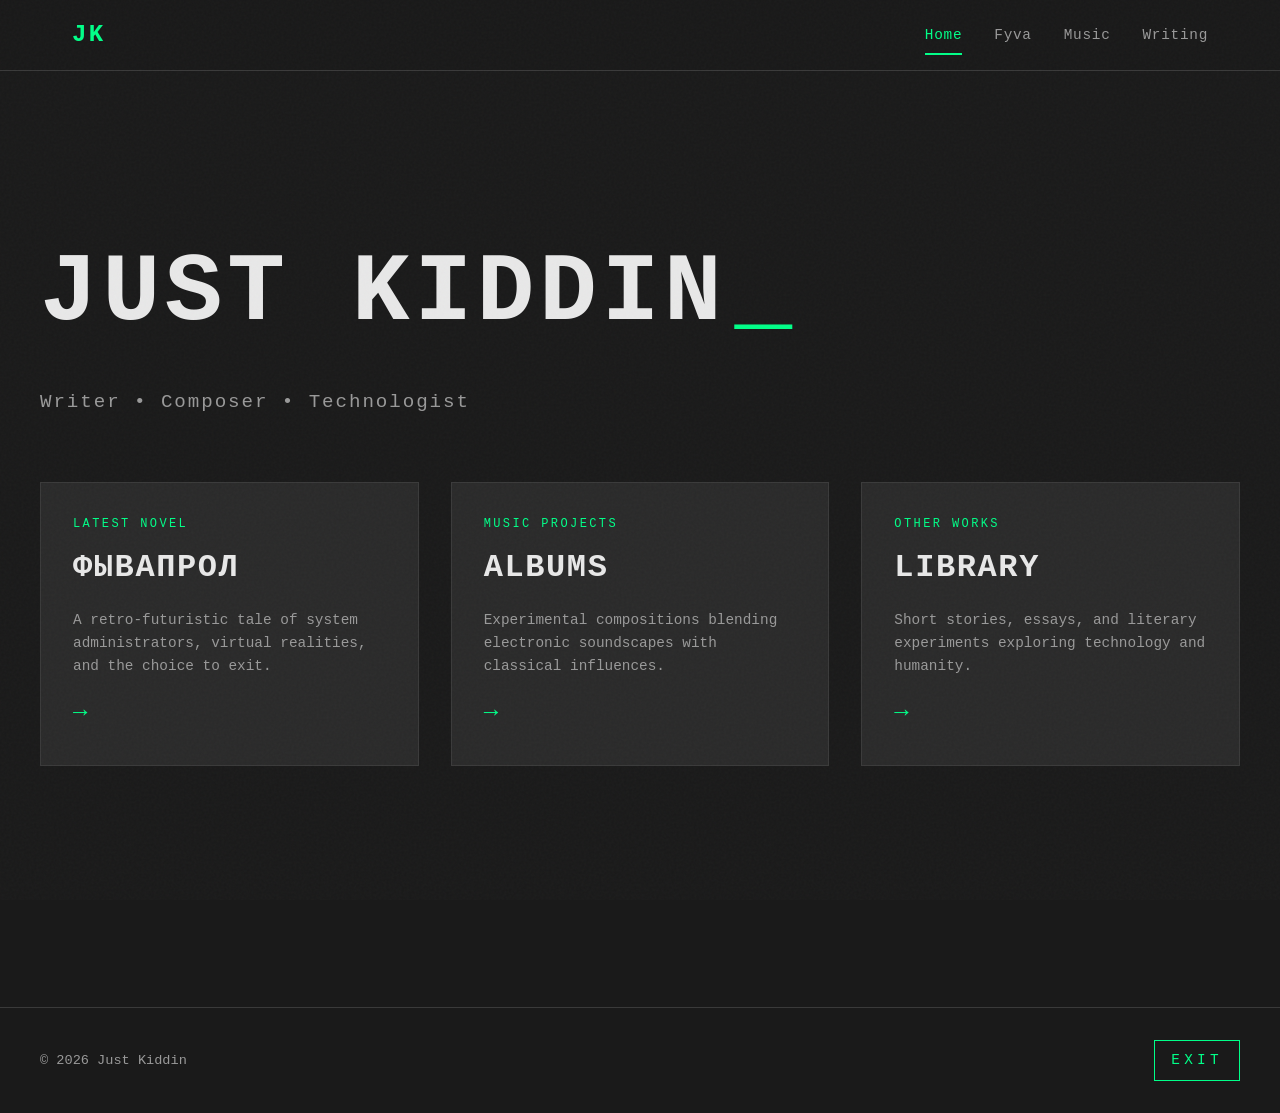
==== index.html @ 667fe857 "Add files via upload" ====
<!DOCTYPE html>
<html lang="en">
<head>
    <meta charset="UTF-8">
    <meta name="viewport" content="width=device-width, initial-scale=1.0">
    <title>Just Kiddin - Writer & Composer</title>
    <link rel="stylesheet" href="style.css">
</head>
<body>
    <div class="grain-overlay"></div>
    
    <nav class="main-nav">
        <div class="nav-content">
            <a href="index.html" class="logo">JK</a>
            <div class="nav-links">
                <a href="index.html" class="nav-link active">Home</a>
                <a href="fyva.html" class="nav-link">Fyva</a>
                <a href="music.html" class="nav-link">Music</a>
                <a href="writing.html" class="nav-link">Writing</a>
            </div>
        </div>
    </nav>

    <main class="hero">
        <div class="hero-content">
            <div class="typewriter-effect">
                <h1 class="hero-title">JUST KIDDIN</h1>
                <div class="cursor-blink">_</div>
            </div>
            <p class="hero-subtitle">Writer • Composer • Technologist</p>
            
            <div class="hero-grid">
                <a href="fyva.html" class="hero-card">
                    <div class="card-label">Latest Novel</div>
                    <h2 class="card-title">ФЫВАПРОЛ</h2>
                    <p class="card-description">A retro-futuristic tale of system administrators, virtual realities, and the choice to exit.</p>
                    <div class="card-arrow">→</div>
                </a>

                <a href="music.html" class="hero-card">
                    <div class="card-label">Music Projects</div>
                    <h2 class="card-title">ALBUMS</h2>
                    <p class="card-description">Experimental compositions blending electronic soundscapes with classical influences.</p>
                    <div class="card-arrow">→</div>
                </a>

                <a href="writing.html" class="hero-card">
                    <div class="card-label">Other Works</div>
                    <h2 class="card-title">LIBRARY</h2>
                    <p class="card-description">Short stories, essays, and literary experiments exploring technology and humanity.</p>
                    <div class="card-arrow">→</div>
                </a>
            </div>
        </div>
    </main>

    <footer class="main-footer">
        <div class="footer-content">
            <div class="footer-left">
                <p>© 2026 Just Kiddin</p>
            </div>
            <div class="footer-right">
                <div class="exit-sign">EXIT</div>
            </div>
        </div>
    </footer>
</body>
</html>
---- style.css ----
/* ==========================================================================
   RETRO SOVIET AESTHETIC - Just Kiddin Portfolio
   ========================================================================== */

:root {
    /* Color Palette - Soviet Industrial */
    --color-bg: #1a1a1a;
    --color-bg-light: #2a2a2a;
    --color-text: #e8e8e8;
    --color-text-dim: #999;
    --color-accent: #00ff88;
    --color-accent-dim: #00cc66;
    --color-border: #3a3a3a;
    
    /* Typography */
    --font-mono: 'Courier New', Courier, monospace;
    --font-sans: -apple-system, BlinkMacSystemFont, 'Segoe UI', sans-serif;
    
    /* Spacing */
    --space-xs: 0.5rem;
    --space-sm: 1rem;
    --space-md: 2rem;
    --space-lg: 4rem;
    --space-xl: 6rem;
}

/* ==========================================================================
   Base Styles
   ========================================================================== */

* {
    margin: 0;
    padding: 0;
    box-sizing: border-box;
}

body {
    background: var(--color-bg);
    color: var(--color-text);
    font-family: var(--font-mono);
    line-height: 1.6;
    min-height: 100vh;
    position: relative;
}

/* Grain texture overlay */
.grain-overlay {
    position: fixed;
    top: 0;
    left: 0;
    width: 100%;
    height: 100%;
    background-image: url("data:image/svg+xml,%3Csvg viewBox='0 0 400 400' xmlns='http://www.w3.org/2000/svg'%3E%3Cfilter id='noiseFilter'%3E%3CfeTurbulence type='fractalNoise' baseFrequency='0.9' numOctaves='3' stitchTiles='stitch'/%3E%3C/filter%3E%3Crect width='100%25' height='100%25' filter='url(%23noiseFilter)'/%3E%3C/svg%3E");
    opacity: 0.03;
    pointer-events: none;
    z-index: 9999;
}

/* ==========================================================================
   Navigation
   ========================================================================== */

.main-nav {
    position: sticky;
    top: 0;
    background: rgba(26, 26, 26, 0.95);
    border-bottom: 1px solid var(--color-border);
    backdrop-filter: blur(10px);
    z-index: 1000;
}

.nav-content {
    max-width: 1200px;
    margin: 0 auto;
    padding: var(--space-sm) var(--space-md);
    display: flex;
    justify-content: space-between;
    align-items: center;
}

.logo {
    font-size: 1.5rem;
    font-weight: 700;
    color: var(--color-accent);
    text-decoration: none;
    letter-spacing: 0.1em;
    transition: opacity 0.3s;
}

.logo:hover {
    opacity: 0.7;
}

.nav-links {
    display: flex;
    gap: var(--space-md);
}

.nav-link {
    color: var(--color-text-dim);
    text-decoration: none;
    font-size: 0.9rem;
    letter-spacing: 0.05em;
    transition: color 0.3s;
    position: relative;
}

.nav-link:hover,
.nav-link.active {
    color: var(--color-accent);
}

.nav-link.active::after {
    content: '';
    position: absolute;
    bottom: -0.5rem;
    left: 0;
    right: 0;
    height: 2px;
    background: var(--color-accent);
}

/* ==========================================================================
   Hero Section (Homepage)
   ========================================================================== */

.hero {
    min-height: calc(100vh - 60px);
    display: flex;
    align-items: center;
    justify-content: center;
    padding: var(--space-lg) var(--space-md);
}

.hero-content {
    max-width: 1200px;
    width: 100%;
}

.typewriter-effect {
    display: flex;
    align-items: baseline;
    gap: 0.5rem;
    margin-bottom: var(--space-sm);
}

.hero-title {
    font-size: clamp(3rem, 8vw, 6rem);
    font-weight: 700;
    letter-spacing: 0.05em;
    color: var(--color-text);
}

.cursor-blink {
    font-size: clamp(3rem, 8vw, 6rem);
    color: var(--color-accent);
    animation: blink 1s infinite;
}

@keyframes blink {
    0%, 49% { opacity: 1; }
    50%, 100% { opacity: 0; }
}

.hero-subtitle {
    font-size: 1.2rem;
    color: var(--color-text-dim);
    margin-bottom: var(--space-lg);
    letter-spacing: 0.1em;
}

.hero-grid {
    display: grid;
    grid-template-columns: repeat(auto-fit, minmax(300px, 1fr));
    gap: var(--space-md);
    margin-top: var(--space-lg);
}

.hero-card {
    background: var(--color-bg-light);
    border: 1px solid var(--color-border);
    padding: var(--space-md);
    text-decoration: none;
    color: inherit;
    transition: all 0.3s;
    position: relative;
    overflow: hidden;
}

.hero-card::before {
    content: '';
    position: absolute;
    top: 0;
    left: -100%;
    width: 100%;
    height: 100%;
    background: linear-gradient(90deg, transparent, rgba(0, 255, 136, 0.1), transparent);
    transition: left 0.5s;
}

.hero-card:hover::before {
    left: 100%;
}

.hero-card:hover {
    border-color: var(--color-accent);
    transform: translateY(-4px);
}

.card-label {
    font-size: 0.75rem;
    color: var(--color-accent);
    letter-spacing: 0.2em;
    margin-bottom: var(--space-xs);
    text-transform: uppercase;
}

.card-title {
    font-size: 2rem;
    margin-bottom: var(--space-sm);
    letter-spacing: 0.05em;
}

.card-description {
    color: var(--color-text-dim);
    font-size: 0.9rem;
    line-height: 1.6;
    margin-bottom: var(--space-sm);
}

.card-arrow {
    font-size: 1.5rem;
    color: var(--color-accent);
    transition: transform 0.3s;
}

.hero-card:hover .card-arrow {
    transform: translateX(8px);
}

/* ==========================================================================
   Book Page
   ========================================================================== */

.book-page {
    max-width: 1200px;
    margin: 0 auto;
    padding: var(--space-lg) var(--space-md);
}

.book-hero {
    display: grid;
    grid-template-columns: 1fr 1.5fr;
    gap: var(--space-lg);
    margin-bottom: var(--space-xl);
}

.book-cover {
    position: sticky;
    top: 100px;
    height: fit-content;
}

.book-cover img {
    width: 100%;
    height: auto;
    border: 1px solid var(--color-border);
}

.book-label {
    font-size: 0.75rem;
    color: var(--color-accent);
    letter-spacing: 0.2em;
    margin-bottom: var(--space-sm);
    text-transform: uppercase;
}

.book-title {
    font-size: 4rem;
    margin-bottom: var(--space-xs);
    letter-spacing: 0.05em;
}

.book-subtitle {
    font-size: 1.2rem;
    color: var(--color-text-dim);
    margin-bottom: var(--space-md);
}

.book-description {
    margin-bottom: var(--space-md);
}

.book-description p {
    margin-bottom: var(--space-sm);
    color: var(--color-text-dim);
    line-height: 1.8;
}

.book-meta {
    display: grid;
    grid-template-columns: repeat(3, 1fr);
    gap: var(--space-md);
    margin-bottom: var(--space-md);
    padding: var(--space-md);
    background: var(--color-bg-light);
    border: 1px solid var(--color-border);
}

.meta-label {
    font-size: 0.75rem;
    color: var(--color-text-dim);
    letter-spacing: 0.1em;
    text-transform: uppercase;
}

.meta-value {
    font-size: 1rem;
    color: var(--color-text);
    margin-top: 0.25rem;
}

.book-actions {
    display: flex;
    gap: var(--space-sm);
}

.btn-primary,
.btn-secondary {
    padding: 0.75rem 2rem;
    text-decoration: none;
    font-family: var(--font-mono);
    font-size: 0.9rem;
    letter-spacing: 0.1em;
    transition: all 0.3s;
    border: 1px solid var(--color-accent);
    display: inline-block;
}

.btn-primary {
    background: var(--color-accent);
    color: var(--color-bg);
}

.btn-primary:hover {
    background: var(--color-accent-dim);
    transform: translateY(-2px);
}

.btn-secondary {
    background: transparent;
    color: var(--color-accent);
}

.btn-secondary:hover {
    background: var(--color-accent);
    color: var(--color-bg);
}

.book-themes {
    margin-top: var(--space-xl);
}

.section-title {
    font-size: 2rem;
    margin-bottom: var(--space-md);
    letter-spacing: 0.05em;
}

.themes-grid {
    display: grid;
    grid-template-columns: repeat(auto-fit, minmax(250px, 1fr));
    gap: var(--space-md);
}

.theme-card {
    background: var(--color-bg-light);
    border: 1px solid var(--color-border);
    padding: var(--space-md);
}

.theme-icon {
    font-size: 2rem;
    margin-bottom: var(--space-sm);
}

.theme-card h3 {
    font-size: 1.2rem;
    margin-bottom: var(--space-sm);
}

.theme-card p {
    color: var(--color-text-dim);
    font-size: 0.9rem;
}

/* ==========================================================================
   Content Pages (Music, Writing)
   ========================================================================== */

.content-page {
    max-width: 1000px;
    margin: 0 auto;
    padding: var(--space-lg) var(--space-md);
}

.page-header {
    margin-bottom: var(--space-lg);
    border-bottom: 1px solid var(--color-border);
    padding-bottom: var(--space-md);
}

.page-title {
    font-size: 3rem;
    margin-bottom: var(--space-sm);
    letter-spacing: 0.1em;
}

.page-subtitle {
    font-size: 1.1rem;
    color: var(--color-text-dim);
}

/* Albums Grid */
.albums-grid {
    display: grid;
    gap: var(--space-lg);
    margin-bottom: var(--space-xl);
}

.album-card {
    display: grid;
    grid-template-columns: 250px 1fr;
    gap: var(--space-md);
    padding: var(--space-md);
    background: var(--color-bg-light);
    border: 1px solid var(--color-border);
    transition: border-color 0.3s;
}

.album-card:hover {
    border-color: var(--color-accent);
}

.album-cover-placeholder {
    aspect-ratio: 1;
    background: var(--color-bg);
    border: 1px solid var(--color-border);
    display: flex;
    align-items: center;
    justify-content: center;
}

.placeholder-text {
    color: var(--color-text-dim);
    text-align: center;
    font-size: 0.9rem;
    letter-spacing: 0.1em;
}

.album-title {
    font-size: 1.5rem;
    margin-bottom: 0.25rem;
}

.album-year {
    color: var(--color-accent);
    font-size: 0.85rem;
    margin-bottom: var(--space-sm);
}

.album-description {
    color: var(--color-text-dim);
    margin-bottom: var(--space-sm);
    font-size: 0.9rem;
}

.album-links {
    display: flex;
    gap: var(--space-sm);
    flex-wrap: wrap;
}

.album-link {
    color: var(--color-accent);
    text-decoration: none;
    font-size: 0.85rem;
    padding: 0.25rem 0.75rem;
    border: 1px solid var(--color-accent);
    transition: all 0.3s;
}

.album-link:hover {
    background: var(--color-accent);
    color: var(--color-bg);
}

.toneden-link {
    background: var(--color-accent);
    color: var(--color-bg);
    font-weight: 700;
}

.toneden-link:hover {
    background: var(--color-accent-dim);
}

/* Featured Player */
.featured-player {
    margin-top: var(--space-xl);
    padding: var(--space-md);
    background: var(--color-bg-light);
    border: 1px solid var(--color-border);
}

.player-placeholder {
    aspect-ratio: 16/9;
    background: var(--color-bg);
    border: 1px dashed var(--color-border);
    display: flex;
    flex-direction: column;
    align-items: center;
    justify-content: center;
    gap: var(--space-sm);
}

.placeholder-hint {
    font-size: 0.8rem;
    color: var(--color-text-dim);
}

/* Writing List */
.writing-list {
    display: flex;
    flex-direction: column;
    gap: var(--space-md);
    margin-bottom: var(--space-xl);
}

.writing-item {
    padding: var(--space-md);
    background: var(--color-bg-light);
    border: 1px solid var(--color-border);
    transition: border-color 0.3s;
}

.writing-item:hover {
    border-color: var(--color-accent);
}

.writing-header {
    display: flex;
    justify-content: space-between;
    align-items: flex-start;
    margin-bottom: var(--space-sm);
}

.writing-meta {
    display: flex;
    gap: var(--space-sm);
    font-size: 0.75rem;
    color: var(--color-accent);
    letter-spacing: 0.1em;
    margin-bottom: 0.5rem;
}

.writing-title {
    font-size: 1.5rem;
    margin-bottom: 0.5rem;
}

.writing-status {
    font-size: 0.75rem;
    padding: 0.25rem 0.75rem;
    background: var(--color-accent);
    color: var(--color-bg);
    letter-spacing: 0.1em;
}

.status-draft {
    background: var(--color-text-dim);
}

.writing-excerpt {
    color: var(--color-text-dim);
    margin-bottom: var(--space-sm);
    line-height: 1.8;
}

.writing-links {
    display: flex;
    gap: var(--space-sm);
}

.writing-link {
    color: var(--color-accent);
    text-decoration: none;
    font-size: 0.85rem;
    transition: opacity 0.3s;
}

.writing-link:hover {
    opacity: 0.7;
}

/* Featured Essay */
.featured-writing {
    padding: var(--space-md);
    background: var(--color-bg-light);
    border: 1px solid var(--color-border);
}

.essay-title {
    font-size: 2rem;
    margin-bottom: var(--space-sm);
}

.essay-meta {
    display: flex;
    gap: var(--space-sm);
    font-size: 0.85rem;
    color: var(--color-text-dim);
    margin-bottom: var(--space-md);
}

.essay-excerpt {
    color: var(--color-text-dim);
    line-height: 1.8;
    margin-bottom: var(--space-md);
}

.essay-excerpt p {
    margin-bottom: var(--space-sm);
}

.essay-link {
    color: var(--color-accent);
    text-decoration: none;
    font-size: 0.9rem;
    transition: opacity 0.3s;
}

.essay-link:hover {
    opacity: 0.7;
}

/* ==========================================================================
   Footer
   ========================================================================== */

.main-footer {
    margin-top: var(--space-xl);
    border-top: 1px solid var(--color-border);
    padding: var(--space-md);
}

.footer-content {
    max-width: 1200px;
    margin: 0 auto;
    display: flex;
    justify-content: space-between;
    align-items: center;
}

.footer-left p {
    color: var(--color-text-dim);
    font-size: 0.85rem;
}

.exit-sign {
    font-size: 0.9rem;
    color: var(--color-accent);
    letter-spacing: 0.3em;
    padding: 0.5rem 1rem;
    border: 1px solid var(--color-accent);
    animation: pulse 2s infinite;
}

@keyframes pulse {
    0%, 100% { opacity: 1; }
    50% { opacity: 0.6; }
}

/* ==========================================================================
   Responsive
   ========================================================================== */

@media (max-width: 768px) {
    .book-hero {
        grid-template-columns: 1fr;
    }
    
    .book-cover {
        position: static;
        max-width: 400px;
        margin: 0 auto;
    }
    
    .book-meta {
        grid-template-columns: 1fr;
    }
    
    .album-card {
        grid-template-columns: 1fr;
    }
    
    .nav-content {
        flex-direction: column;
        gap: var(--space-sm);
    }
    
    .nav-links {
        gap: var(--space-sm);
    }
}
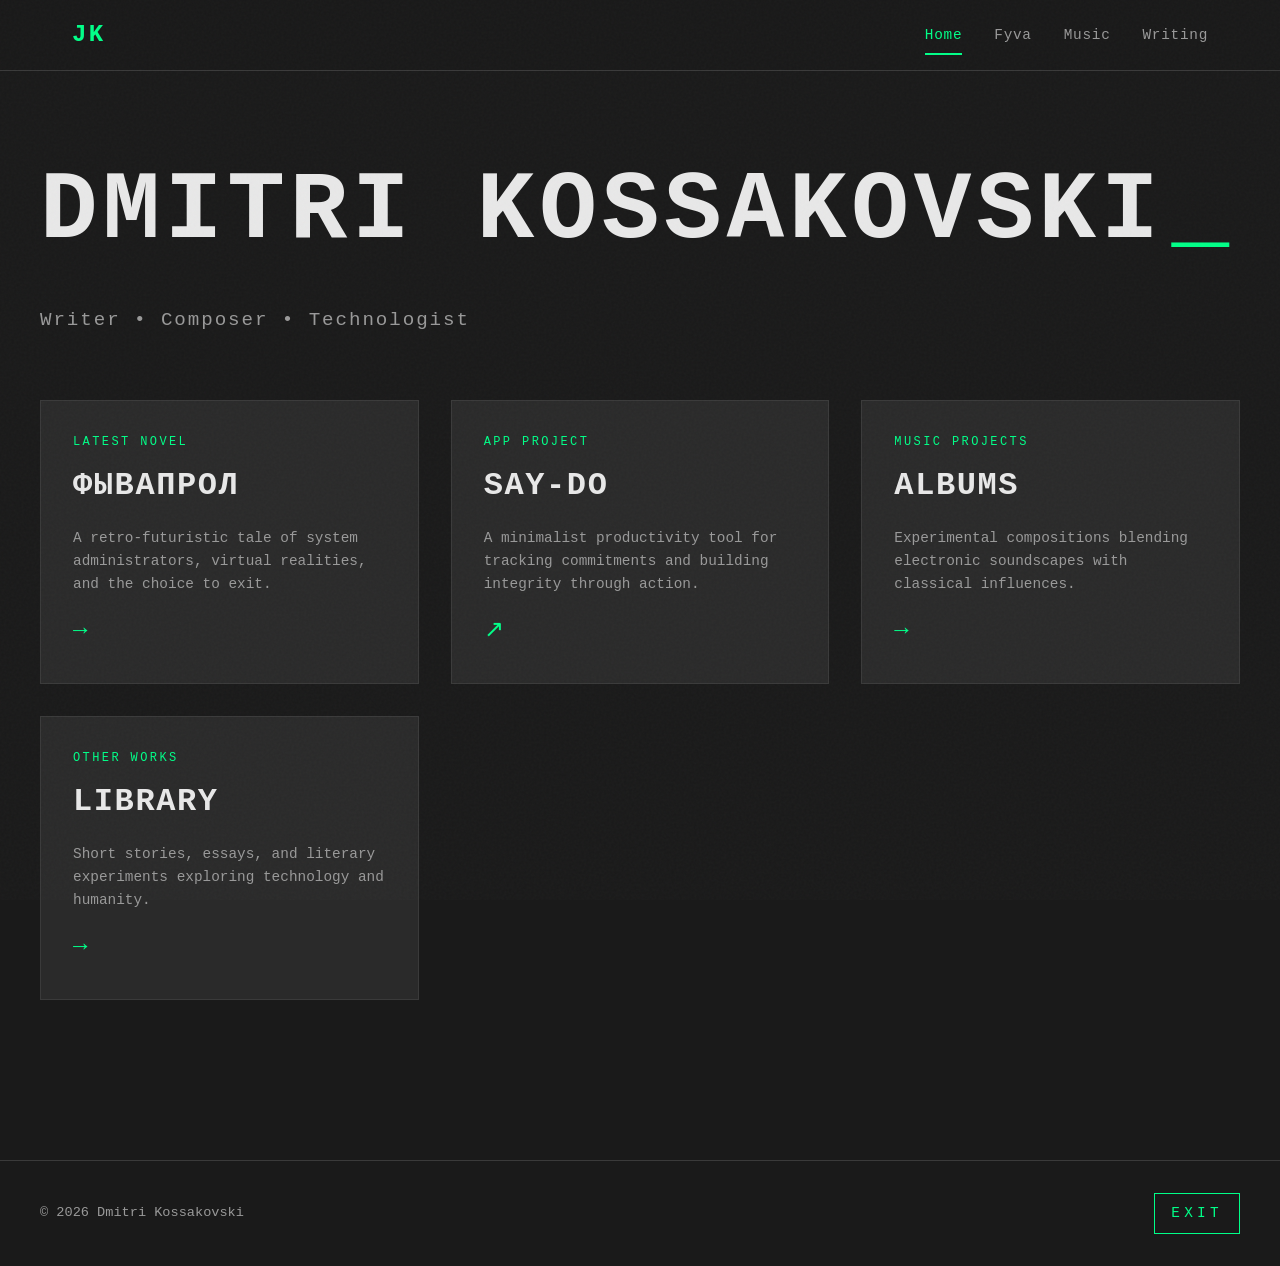
==== commit 9b3d090a: "Add files via upload" ====
--- a/index.html
+++ b/index.html
@@ -3,7 +3,7 @@
 <head>
     <meta charset="UTF-8">
     <meta name="viewport" content="width=device-width, initial-scale=1.0">
-    <title>Just Kiddin - Writer & Composer</title>
+    <title>Dmitri Kossakovski - Writer & Composer</title>
     <link rel="stylesheet" href="style.css">
 </head>
 <body>
@@ -24,7 +24,7 @@
     <main class="hero">
         <div class="hero-content">
             <div class="typewriter-effect">
-                <h1 class="hero-title">JUST KIDDIN</h1>
+                <h1 class="hero-title">DMITRI KOSSAKOVSKI</h1>
                 <div class="cursor-blink">_</div>
             </div>
             <p class="hero-subtitle">Writer • Composer • Technologist</p>
@@ -35,6 +35,13 @@
                     <h2 class="card-title">ФЫВАПРОЛ</h2>
                     <p class="card-description">A retro-futuristic tale of system administrators, virtual realities, and the choice to exit.</p>
                     <div class="card-arrow">→</div>
+                </a>
+
+                <a href="https://say-do.app" target="_blank" class="hero-card">
+                    <div class="card-label">App Project</div>
+                    <h2 class="card-title">SAY-DO</h2>
+                    <p class="card-description">A minimalist productivity tool for tracking commitments and building integrity through action.</p>
+                    <div class="card-arrow">↗</div>
                 </a>
 
                 <a href="music.html" class="hero-card">
@@ -57,7 +64,7 @@
     <footer class="main-footer">
         <div class="footer-content">
             <div class="footer-left">
-                <p>© 2026 Just Kiddin</p>
+                <p>© 2026 Dmitri Kossakovski</p>
             </div>
             <div class="footer-right">
                 <div class="exit-sign">EXIT</div>
